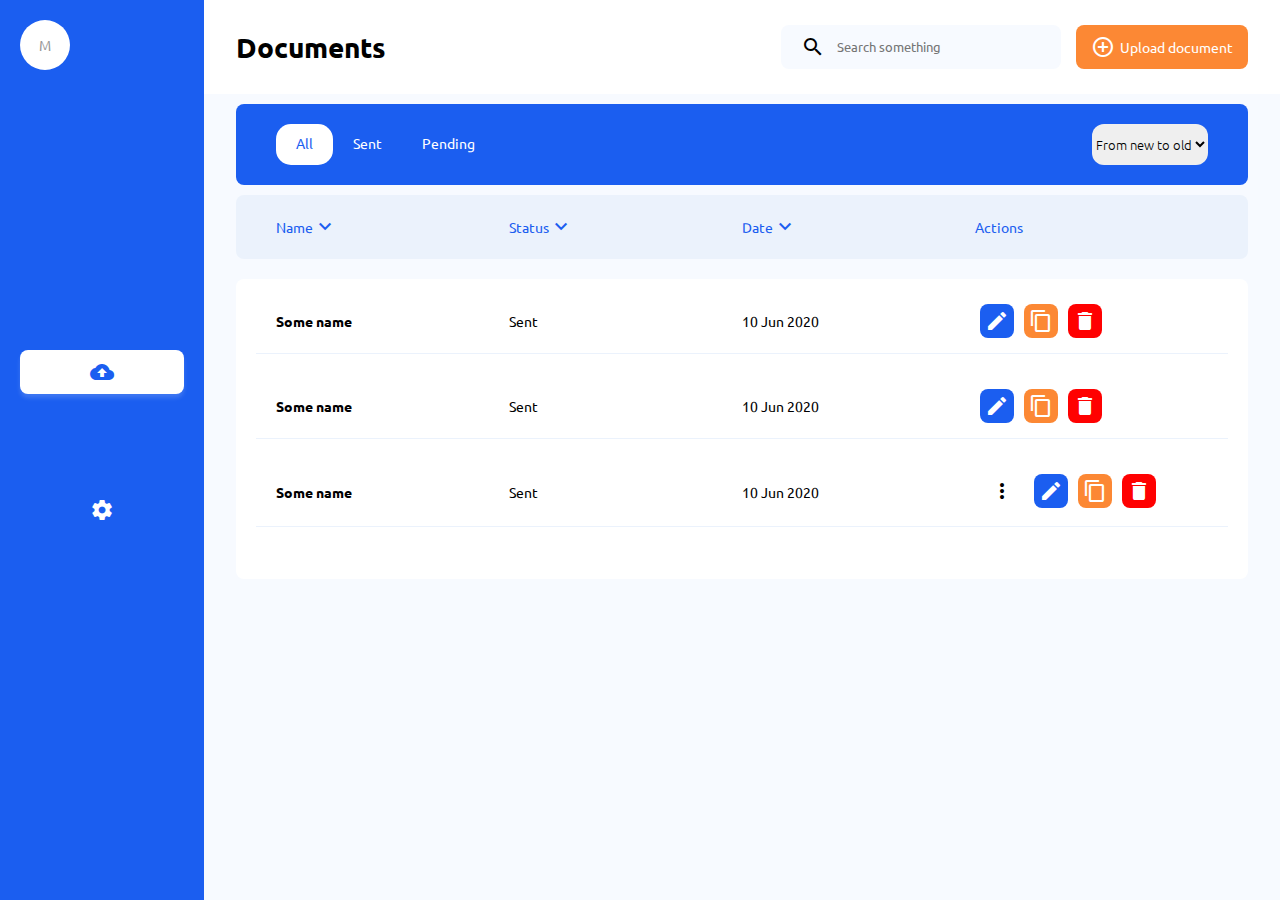
==== documents.html @ 4d46f5e0 "Added index.html" ====
<!DOCTYPE html>
<html lang="en">

<head>
    <meta charset="UTF-8">
    <meta name="viewport" content="width=device-width, initial-scale=1.0">
    <title>Documents - MailSheets</title>
    <link href="https://fonts.googleapis.com/icon?family=Material+Icons" rel="stylesheet">
    <link rel="stylesheet" href="css/main.css">

</head>

<body>
    <main>
        <div class="page-wrapper">
            <div class="main-menu">
                <div class="menu-header">
                    <div class="main-logo">
                        <a href="#" class="logo-link">M</a>
                    </div>
                </div>
                <div class="menu-items">
                    <div class="menu-item active">
                        <a href="#">
                            <span class="material-icons">
                                backup
                            </span>
                        </a>
                    </div>
                    <div class="menu-item">
                        <a href="#">
                            <span class="material-icons">
                                source
                            </span>
                        </a>
                    </div>
                    <div class="menu-item">
                        <a href="#">
                            <span class="material-icons">
                                settings
                            </span>
                        </a>
                    </div>
                </div>
                <div class="menu-footer">
                    <a href="#">
                        <span class="material-icons">
                            login
                        </span>
                    </a>
                </div>
            </div>
            <div class="main-content">
                <div class="content-header">
                    <h1>Documents</h1>
                    <div class="header-items">
                        <div class="search-bar">
                            <span class="material-icons search-button">search</span>
                            <form action="">
                                <input type="text" placeholder="Search something">
                            </form>
                        </div>
                        <div>
                            <a class="button button-action d-flex align-items-center" href="#">
                                <span class="material-icons mr-1">
                                    add_circle_outline
                                </span>
                                Upload document
                            </a>
                        </div>
                    </div>
                </div>
                <section class="filter-section">
                    <div class="filter-items">
                        <div class="filter-item active">
                            All
                        </div>
                        <div class="filter-item">
                            Sent
                        </div>
                        <div class="filter-item">
                            Pending
                        </div>
                    </div>
                    <div class="filter-selects">
                        <select class="form-select">
                            <option value="">From new to old</option>
                            <option value="">From old to new</option>
                        </select>
                    </div>
                </section>
                <section class="content-table">
                    <div class="table-header">
                        <div class="table-header-item">
                            Name
                            <span class="material-icons">
                                keyboard_arrow_down
                            </span>
                        </div>
                        <div class="table-header-item">
                            Status
                            <span class="material-icons">
                                keyboard_arrow_down
                            </span>
                        </div>
                        <div class="table-header-item">
                            Date
                            <span class="material-icons">
                                keyboard_arrow_down
                            </span>
                        </div>
                        <div class="table-header-item">
                            Actions
                        </div>
                    </div>
                    <div class="table-items">
                        <div class="table-item">
                            <div class="table-col col-3 text-bold">Some name</div>
                            <div class="table-col col-3">Sent</div>
                            <div class="table-col col-3">10 Jun 2020</div>
                            <div class="table-col col-3">
                                <div class="table-actions">
                                    <a href="#" class="button button-primary">
                                        <span class="material-icons">
                                            edit
                                        </span>
                                    </a>
                                    <a href="#" class="button button-action">
                                        <span class="material-icons">
                                            content_copy
                                        </span>
                                    </a>
                                    <a href="#" class="button button-danger">
                                        <span class="material-icons">
                                            delete
                                        </span>
                                    </a>
                                </div>
                            </div>
                        </div>
                        <div class="table-item">
                            <div class="table-col col-3 text-bold">Some name</div>
                            <div class="table-col col-3">Sent</div>
                            <div class="table-col col-3">10 Jun 2020</div>
                            <div class="table-col col-3">
                                <div class="table-actions">
                                    <a href="#" class="button button-primary">
                                        <span class="material-icons">
                                            edit
                                        </span>
                                    </a>
                                    <a href="#" class="button button-action">
                                        <span class="material-icons">
                                            content_copy
                                        </span>
                                    </a>
                                    <a href="#" class="button button-danger">
                                        <span class="material-icons">
                                            delete
                                        </span>
                                    </a>
                                </div>
                            </div>
                        </div>
                        <div class="table-item">
                            <div class="table-col col-3 text-bold">Some name</div>
                            <div class="table-col col-3">Sent</div>
                            <div class="table-col col-3">10 Jun 2020</div>
                            <div class="table-col col-3">
                                <div class="dropdown table-action-toggle-button" style="float:left;">
                                    <div class="button"><span class="material-icons">
                                            more_vert
                                        </span></div>
                                    <div class="dropdown-content" style="left:0;">
                                        <a href="#">Edit</a>
                                        <a href="#">Copy</a>
                                        <a href="#">Delete</a>
                                    </div>
                                </div>
                                <div class="table-actions">
                                    <a href="#" class="button button-primary">
                                        <span class="material-icons">
                                            edit
                                        </span>
                                    </a>
                                    <a href="#" class="button button-action">
                                        <span class="material-icons">
                                            content_copy
                                        </span>
                                    </a>
                                    <a href="#" class="button button-danger">
                                        <span class="material-icons">
                                            delete
                                        </span>
                                    </a>
                                </div>
                            </div>
                        </div>
                    </div>
                </section>
            </div>
        </div>
    </main>
</body>

</html>
---- css/main.css ----
@import url("https://fonts.googleapis.com/css2?family=Ubuntu:wght@300;400;500;700&display=swap");
:root {
  --primary-color: #1B5EF0;
  --action-color: #FC8834;
  --danger-color: #FF0101;
  --secondary-color: #EBF2FC;
  --page-background-color: #F7FAFF;
  --box-color: #ffffff;
  --secondary-text-color: #969696;
  --dark-color: #000000;
}

* {
  font-family: 'Ubuntu', sans-serif;
}

body {
  margin: 0;
  background-color: var(--page-background-color) !important;
  font-size: 14px;
}

textarea:hover,
input:hover,
textarea:active,
input:active,
textarea:focus,
input:focus,
button:focus,
button:active,
button:hover,
label:focus,
.btn:active,
.btn.active {
  outline: 0px !important;
  -webkit-appearance: none;
  -webkit-box-shadow: none !important;
          box-shadow: none !important;
}

.page-wrapper {
  display: -webkit-box;
  display: -ms-flexbox;
  display: flex;
}

.main-menu {
  height: 100vh;
  width: -webkit-fit-content;
  width: -moz-fit-content;
  width: fit-content;
  background: var(--primary-color);
  display: -webkit-box;
  display: -ms-flexbox;
  display: flex;
  -webkit-box-orient: vertical;
  -webkit-box-direction: normal;
      -ms-flex-direction: column;
          flex-direction: column;
  -webkit-box-pack: justify;
      -ms-flex-pack: justify;
          justify-content: space-between;
  padding: 0 20px;
  text-align: center;
}

.main-menu .main-logo {
  background-color: var(--box-color);
  border-radius: 50%;
  display: -webkit-box;
  display: -ms-flexbox;
  display: flex;
  -webkit-box-pack: center;
      -ms-flex-pack: center;
          justify-content: center;
  -webkit-box-align: center;
      -ms-flex-align: center;
          align-items: center;
  width: 50px;
  height: 50px;
  margin-top: 20px;
}

.main-menu .main-logo a {
  color: var(--secondary-text-color);
  text-decoration: none;
}

.main-menu .menu-items .menu-item {
  margin-bottom: 25px;
}

.main-menu .menu-item a {
  width: 100%;
  height: 100%;
}

.main-menu .menu-item span {
  color: var(--box-color);
  padding: 10px;
}

.main-menu .menu-item.active {
  background: var(--box-color);
  -webkit-box-shadow: 0px 4px 4px rgba(251, 251, 251, 0.16);
          box-shadow: 0px 4px 4px rgba(251, 251, 251, 0.16);
  border-radius: 8px;
}

.main-menu .menu-item.active span {
  padding: 10px;
  color: var(--primary-color);
}

.main-menu .menu-footer {
  margin-bottom: 20px;
}

.main-menu .menu-footer a {
  width: 100%;
  height: 100%;
}

.main-menu .menu-footer span {
  color: var(--box-color);
  padding: 10px;
}

.main-menu .menu-footer a {
  color: var(--box-color) !important;
}

.main-content {
  width: 100%;
  display: block;
}

.main-content section {
  margin: 10px 3%;
}

.content-header {
  padding: 10px 3%;
  display: -webkit-box;
  display: -ms-flexbox;
  display: flex;
  -webkit-box-align: center;
      -ms-flex-align: center;
          align-items: center;
  -webkit-box-pack: justify;
      -ms-flex-pack: justify;
          justify-content: space-between;
  -ms-flex-wrap: wrap;
      flex-wrap: wrap;
  background-color: var(--box-color);
}

.content-header .header-items {
  display: -webkit-box;
  display: -ms-flexbox;
  display: flex;
  -webkit-box-align: center;
      -ms-flex-align: center;
          align-items: center;
  -webkit-box-pack: justify;
      -ms-flex-pack: justify;
          justify-content: space-between;
  -ms-flex-wrap: wrap;
      flex-wrap: wrap;
}

.content-header .header-items .button-action {
  margin-left: 15px;
}

.search-bar {
  display: -webkit-box;
  display: -ms-flexbox;
  display: flex;
  -webkit-box-align: center;
      -ms-flex-align: center;
          align-items: center;
  background: var(--page-background-color);
  padding: 10px 20px;
  border-radius: 8px;
}

.search-bar span {
  margin-right: 10px;
}

.search-bar input {
  border: none;
  background: transparent;
  color: var(--secondary-text-color) !important;
}

.search-bar .search-button {
  cursor: pointer;
}

.button {
  padding: 10px 15px;
  color: black;
  text-decoration: none;
  border-radius: 8px;
  display: block;
  width: -webkit-fit-content;
  width: -moz-fit-content;
  width: fit-content;
  background: none;
  border: none;
  cursor: pointer;
}

.button-primary {
  background-color: var(--primary-color);
  color: var(--box-color);
}

.button-action {
  background-color: var(--action-color);
  color: var(--box-color);
}

.button-danger {
  background-color: var(--danger-color);
  color: var(--box-color);
}

@media (max-width: 500px) {
  .main-menu {
    display: none;
  }
  .filter-items {
    margin: 5px 0;
  }
}

.filter-section {
  display: -webkit-box;
  display: -ms-flexbox;
  display: flex;
  -ms-flex-wrap: wrap;
      flex-wrap: wrap;
  border-radius: 8px;
  padding: 20px 40px;
  background: var(--primary-color);
  -webkit-box-pack: justify;
      -ms-flex-pack: justify;
          justify-content: space-between;
  margin-bottom: 20px;
}

.filter-section .filter-items {
  display: -webkit-box;
  display: -ms-flexbox;
  display: flex;
}

.filter-section .filter-items .filter-item {
  border-radius: 15px;
  color: #ffffff;
  padding: 10px 20px;
  cursor: pointer;
}

.filter-section .filter-items .filter-item.active {
  color: var(--primary-color);
  background-color: var(--box-color);
}

.form-select {
  font-weight: lighter;
  padding-top: 10px;
  padding-bottom: 10px;
  border-radius: 12px;
  border: none;
}

.d-flex {
  display: -webkit-box;
  display: -ms-flexbox;
  display: flex;
}

.align-items-center {
  -webkit-box-align: center;
      -ms-flex-align: center;
          align-items: center;
}

.mr-1 {
  margin-right: 5px;
}

.table-header {
  display: -webkit-box;
  display: -ms-flexbox;
  display: flex;
  background-color: var(--secondary-color);
  padding: 20px 40px;
  border-radius: 8px;
}

.table-header .table-header-item {
  display: -webkit-box;
  display: -ms-flexbox;
  display: flex;
  -webkit-box-align: center;
      -ms-flex-align: center;
          align-items: center;
  color: var(--primary-color);
  cursor: pointer;
  width: 33%;
}

.table-items {
  display: -webkit-box;
  display: -ms-flexbox;
  display: flex;
  -webkit-box-orient: vertical;
  -webkit-box-direction: normal;
      -ms-flex-direction: column;
          flex-direction: column;
  margin: 20px 0;
  background: var(--box-color);
  border-radius: 8px;
  min-height: 300px;
}

.table-items .table-item {
  margin: 10px 20px;
  padding: 10px 20px;
  display: -webkit-box;
  display: -ms-flexbox;
  display: flex;
  -webkit-box-align: center;
      -ms-flex-align: center;
          align-items: center;
  border-bottom: 1px solid var(--secondary-color);
}

.table-items .table-item:hover {
  border-radius: 8px;
  background: var(--secondary-color);
  -webkit-box-shadow: 0px 4px 4px rgba(27, 94, 240, 0.06);
          box-shadow: 0px 4px 4px rgba(27, 94, 240, 0.06);
}

.col-3 {
  width: 25%;
}

.text-bold {
  font-weight: bold;
}

.table-action-toggle-button {
  display: none;
}

.table-actions {
  display: -webkit-box;
  display: -ms-flexbox;
  display: flex;
  -ms-flex-wrap: wrap;
      flex-wrap: wrap;
}

.table-actions a {
  display: -webkit-box;
  display: -ms-flexbox;
  display: flex;
  -webkit-box-pack: center;
      -ms-flex-pack: center;
          justify-content: center;
  -webkit-box-align: center;
      -ms-flex-align: center;
          align-items: center;
  margin: 0 5px !important;
  padding: 5px;
  margin: 5px !important;
}

@media (max-width: 1000px) {
  .table-actions {
    display: none;
  }
  .table-action-toggle-button {
    display: block !important;
  }
}

.dropdown {
  position: relative;
  display: inline-block;
}

.dropdown-content {
  display: none;
  position: absolute;
  right: 0;
  background-color: #f9f9f9;
  min-width: 160px;
  -webkit-box-shadow: 0px 8px 16px 0px rgba(0, 0, 0, 0.2);
          box-shadow: 0px 8px 16px 0px rgba(0, 0, 0, 0.2);
  z-index: 1;
}

.dropdown-content a {
  color: black;
  padding: 12px 16px;
  text-decoration: none;
  display: block;
}

.dropdown-content a:hover {
  background-color: #f1f1f1;
}

.dropdown:hover .dropdown-content {
  display: block;
}

.dropdown:hover .dropbtn {
  background-color: #3e8e41;
}
/*# sourceMappingURL=main.css.map */
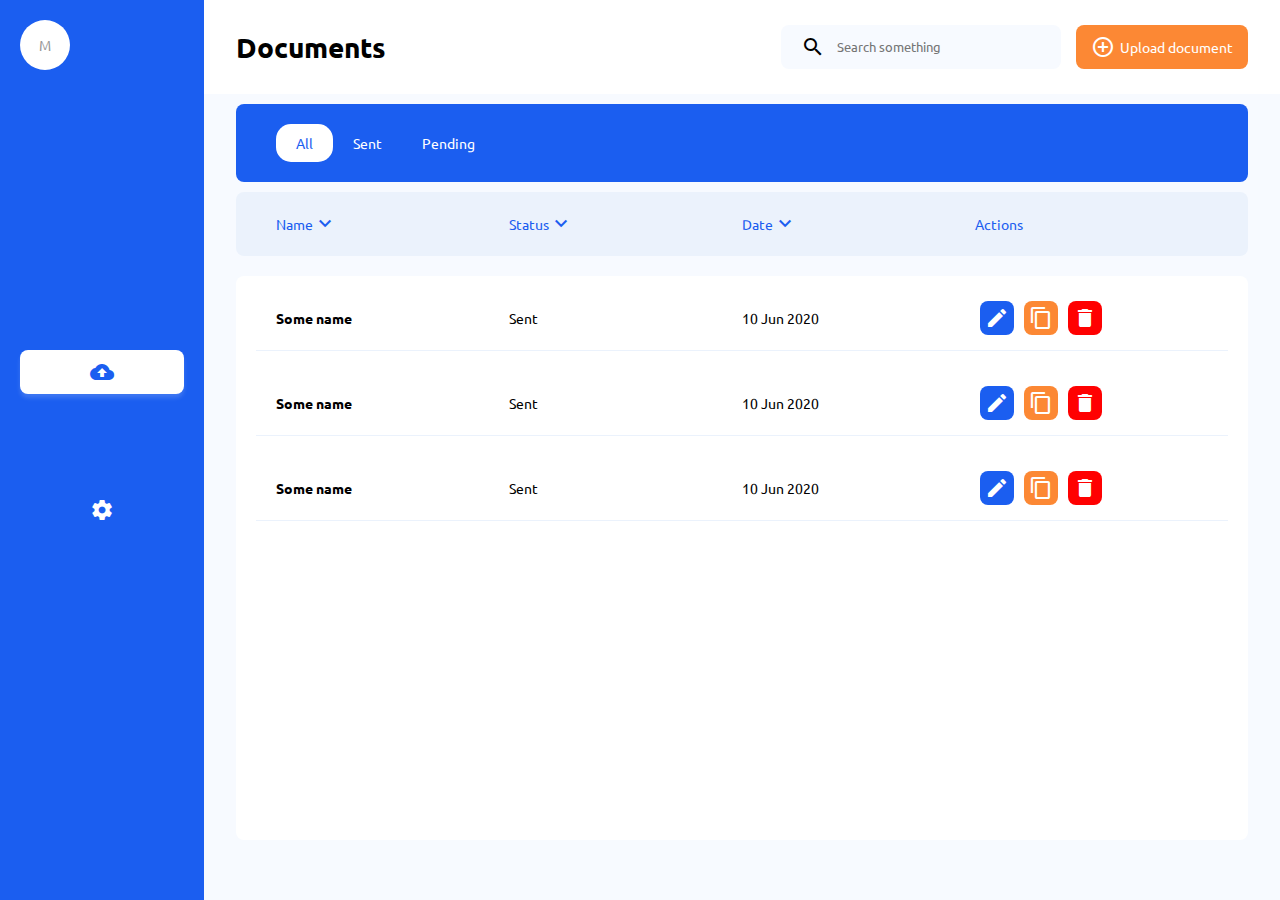
==== commit cfc39ef8: "Updated styles" ====
--- a/documents.html
+++ b/documents.html
@@ -82,12 +82,7 @@
                             Pending
                         </div>
                     </div>
-                    <div class="filter-selects">
-                        <select class="form-select">
-                            <option value="">From new to old</option>
-                            <option value="">From old to new</option>
-                        </select>
-                    </div>
+
                 </section>
                 <section class="content-table">
                     <div class="table-header">
@@ -114,54 +109,6 @@
                         </div>
                     </div>
                     <div class="table-items">
-                        <div class="table-item">
-                            <div class="table-col col-3 text-bold">Some name</div>
-                            <div class="table-col col-3">Sent</div>
-                            <div class="table-col col-3">10 Jun 2020</div>
-                            <div class="table-col col-3">
-                                <div class="table-actions">
-                                    <a href="#" class="button button-primary">
-                                        <span class="material-icons">
-                                            edit
-                                        </span>
-                                    </a>
-                                    <a href="#" class="button button-action">
-                                        <span class="material-icons">
-                                            content_copy
-                                        </span>
-                                    </a>
-                                    <a href="#" class="button button-danger">
-                                        <span class="material-icons">
-                                            delete
-                                        </span>
-                                    </a>
-                                </div>
-                            </div>
-                        </div>
-                        <div class="table-item">
-                            <div class="table-col col-3 text-bold">Some name</div>
-                            <div class="table-col col-3">Sent</div>
-                            <div class="table-col col-3">10 Jun 2020</div>
-                            <div class="table-col col-3">
-                                <div class="table-actions">
-                                    <a href="#" class="button button-primary">
-                                        <span class="material-icons">
-                                            edit
-                                        </span>
-                                    </a>
-                                    <a href="#" class="button button-action">
-                                        <span class="material-icons">
-                                            content_copy
-                                        </span>
-                                    </a>
-                                    <a href="#" class="button button-danger">
-                                        <span class="material-icons">
-                                            delete
-                                        </span>
-                                    </a>
-                                </div>
-                            </div>
-                        </div>
                         <div class="table-item">
                             <div class="table-col col-3 text-bold">Some name</div>
                             <div class="table-col col-3">Sent</div>
@@ -171,7 +118,7 @@
                                     <div class="button"><span class="material-icons">
                                             more_vert
                                         </span></div>
-                                    <div class="dropdown-content" style="left:0;">
+                                    <div class="dropdown-content">
                                         <a href="#">Edit</a>
                                         <a href="#">Copy</a>
                                         <a href="#">Delete</a>
@@ -196,11 +143,84 @@
                                 </div>
                             </div>
                         </div>
+                        <div class="table-item">
+                            <div class="table-col col-3 text-bold">Some name</div>
+                            <div class="table-col col-3">Sent</div>
+                            <div class="table-col col-3">10 Jun 2020</div>
+                            <div class="table-col col-3">
+                                <div class="dropdown table-action-toggle-button" style="float:left;">
+                                    <div class="button"><span class="material-icons">
+                                            more_vert
+                                        </span></div>
+                                    <div class="dropdown-content">
+                                        <a href="#">Edit</a>
+                                        <a href="#">Copy</a>
+                                        <a href="#">Delete</a>
+                                    </div>
+                                </div>
+                                <div class="table-actions">
+                                    <a href="#" class="button button-primary">
+                                        <span class="material-icons">
+                                            edit
+                                        </span>
+                                    </a>
+                                    <a href="#" class="button button-action">
+                                        <span class="material-icons">
+                                            content_copy
+                                        </span>
+                                    </a>
+                                    <a href="#" class="button button-danger">
+                                        <span class="material-icons">
+                                            delete
+                                        </span>
+                                    </a>
+                                </div>
+                            </div>
+                        </div>
+                        <div class="table-item">
+                            <div class="table-col col-3 text-bold">Some name</div>
+                            <div class="table-col col-3">Sent</div>
+                            <div class="table-col col-3">10 Jun 2020</div>
+                            <div class="table-col col-3">
+                                <div class="dropdown table-action-toggle-button" style="float:left;">
+                                    <div class="button"><span class="material-icons">
+                                            more_vert
+                                        </span></div>
+                                    <div class="dropdown-content">
+                                        <a href="#">Edit</a>
+                                        <a href="#">Copy</a>
+                                        <a href="#">Delete</a>
+                                    </div>
+                                </div>
+                                <div class="table-actions">
+                                    <a href="#" class="button button-primary">
+                                        <span class="material-icons">
+                                            edit
+                                        </span>
+                                    </a>
+                                    <a href="#" class="button button-action">
+                                        <span class="material-icons">
+                                            content_copy
+                                        </span>
+                                    </a>
+                                    <a href="#" class="button button-danger">
+                                        <span class="material-icons">
+                                            delete
+                                        </span>
+                                    </a>
+                                </div>
+                            </div>
+                        </div>
                     </div>
                 </section>
             </div>
         </div>
     </main>
+    <script>
+        var table = document.getElementsByClassName('content-table')[0];
+        var table_top = table.getBoundingClientRect().top;
+        document.getElementsByClassName('table-items')[0].style.height = (window.innerHeight - table_top - 150) + "px";
+    </script>
 </body>
 
 </html>--- a/css/main.css
+++ b/css/main.css
@@ -1,4 +1,5 @@
 @import url("https://fonts.googleapis.com/css2?family=Ubuntu:wght@300;400;500;700&display=swap");
+
 :root {
   --primary-color: #1B5EF0;
   --action-color: #FC8834;
@@ -14,10 +15,16 @@
   font-family: 'Ubuntu', sans-serif;
 }
 
+main,
+.main-content {
+  width: 100% !important;
+}
+
 body {
   margin: 0;
   background-color: var(--page-background-color) !important;
   font-size: 14px;
+  overflow-x: hidden;
 }
 
 textarea:hover,
@@ -35,7 +42,7 @@
   outline: 0px !important;
   -webkit-appearance: none;
   -webkit-box-shadow: none !important;
-          box-shadow: none !important;
+  box-shadow: none !important;
 }
 
 .page-wrapper {
@@ -55,11 +62,11 @@
   display: flex;
   -webkit-box-orient: vertical;
   -webkit-box-direction: normal;
-      -ms-flex-direction: column;
-          flex-direction: column;
+  -ms-flex-direction: column;
+  flex-direction: column;
   -webkit-box-pack: justify;
-      -ms-flex-pack: justify;
-          justify-content: space-between;
+  -ms-flex-pack: justify;
+  justify-content: space-between;
   padding: 0 20px;
   text-align: center;
 }
@@ -71,11 +78,11 @@
   display: -ms-flexbox;
   display: flex;
   -webkit-box-pack: center;
-      -ms-flex-pack: center;
-          justify-content: center;
-  -webkit-box-align: center;
-      -ms-flex-align: center;
-          align-items: center;
+  -ms-flex-pack: center;
+  justify-content: center;
+  -webkit-box-align: center;
+  -ms-flex-align: center;
+  align-items: center;
   width: 50px;
   height: 50px;
   margin-top: 20px;
@@ -103,7 +110,7 @@
 .main-menu .menu-item.active {
   background: var(--box-color);
   -webkit-box-shadow: 0px 4px 4px rgba(251, 251, 251, 0.16);
-          box-shadow: 0px 4px 4px rgba(251, 251, 251, 0.16);
+  box-shadow: 0px 4px 4px rgba(251, 251, 251, 0.16);
   border-radius: 8px;
 }
 
@@ -145,13 +152,13 @@
   display: -ms-flexbox;
   display: flex;
   -webkit-box-align: center;
-      -ms-flex-align: center;
-          align-items: center;
+  -ms-flex-align: center;
+  align-items: center;
   -webkit-box-pack: justify;
-      -ms-flex-pack: justify;
-          justify-content: space-between;
+  -ms-flex-pack: justify;
+  justify-content: space-between;
   -ms-flex-wrap: wrap;
-      flex-wrap: wrap;
+  flex-wrap: wrap;
   background-color: var(--box-color);
 }
 
@@ -160,13 +167,13 @@
   display: -ms-flexbox;
   display: flex;
   -webkit-box-align: center;
-      -ms-flex-align: center;
-          align-items: center;
+  -ms-flex-align: center;
+  align-items: center;
   -webkit-box-pack: justify;
-      -ms-flex-pack: justify;
-          justify-content: space-between;
+  -ms-flex-pack: justify;
+  justify-content: space-between;
   -ms-flex-wrap: wrap;
-      flex-wrap: wrap;
+  flex-wrap: wrap;
 }
 
 .content-header .header-items .button-action {
@@ -178,8 +185,8 @@
   display: -ms-flexbox;
   display: flex;
   -webkit-box-align: center;
-      -ms-flex-align: center;
-          align-items: center;
+  -ms-flex-align: center;
+  align-items: center;
   background: var(--page-background-color);
   padding: 10px 20px;
   border-radius: 8px;
@@ -232,6 +239,7 @@
   .main-menu {
     display: none;
   }
+
   .filter-items {
     margin: 5px 0;
   }
@@ -242,13 +250,13 @@
   display: -ms-flexbox;
   display: flex;
   -ms-flex-wrap: wrap;
-      flex-wrap: wrap;
+  flex-wrap: wrap;
   border-radius: 8px;
   padding: 20px 40px;
   background: var(--primary-color);
   -webkit-box-pack: justify;
-      -ms-flex-pack: justify;
-          justify-content: space-between;
+  -ms-flex-pack: justify;
+  justify-content: space-between;
   margin-bottom: 20px;
 }
 
@@ -286,8 +294,8 @@
 
 .align-items-center {
   -webkit-box-align: center;
-      -ms-flex-align: center;
-          align-items: center;
+  -ms-flex-align: center;
+  align-items: center;
 }
 
 .mr-1 {
@@ -308,8 +316,8 @@
   display: -ms-flexbox;
   display: flex;
   -webkit-box-align: center;
-      -ms-flex-align: center;
-          align-items: center;
+  -ms-flex-align: center;
+  align-items: center;
   color: var(--primary-color);
   cursor: pointer;
   width: 33%;
@@ -321,12 +329,12 @@
   display: flex;
   -webkit-box-orient: vertical;
   -webkit-box-direction: normal;
-      -ms-flex-direction: column;
-          flex-direction: column;
+  -ms-flex-direction: column;
+  flex-direction: column;
   margin: 20px 0;
   background: var(--box-color);
   border-radius: 8px;
-  min-height: 300px;
+  min-height: 30vh;
 }
 
 .table-items .table-item {
@@ -336,8 +344,8 @@
   display: -ms-flexbox;
   display: flex;
   -webkit-box-align: center;
-      -ms-flex-align: center;
-          align-items: center;
+  -ms-flex-align: center;
+  align-items: center;
   border-bottom: 1px solid var(--secondary-color);
 }
 
@@ -345,7 +353,7 @@
   border-radius: 8px;
   background: var(--secondary-color);
   -webkit-box-shadow: 0px 4px 4px rgba(27, 94, 240, 0.06);
-          box-shadow: 0px 4px 4px rgba(27, 94, 240, 0.06);
+  box-shadow: 0px 4px 4px rgba(27, 94, 240, 0.06);
 }
 
 .col-3 {
@@ -357,7 +365,8 @@
 }
 
 .table-action-toggle-button {
-  display: none;
+  display: none !important;
+  padding: 0 !important;
 }
 
 .table-actions {
@@ -365,7 +374,7 @@
   display: -ms-flexbox;
   display: flex;
   -ms-flex-wrap: wrap;
-      flex-wrap: wrap;
+  flex-wrap: wrap;
 }
 
 .table-actions a {
@@ -373,11 +382,11 @@
   display: -ms-flexbox;
   display: flex;
   -webkit-box-pack: center;
-      -ms-flex-pack: center;
-          justify-content: center;
-  -webkit-box-align: center;
-      -ms-flex-align: center;
-          align-items: center;
+  -ms-flex-pack: center;
+  justify-content: center;
+  -webkit-box-align: center;
+  -ms-flex-align: center;
+  align-items: center;
   margin: 0 5px !important;
   padding: 5px;
   margin: 5px !important;
@@ -387,6 +396,7 @@
   .table-actions {
     display: none;
   }
+
   .table-action-toggle-button {
     display: block !important;
   }
@@ -404,7 +414,7 @@
   background-color: #f9f9f9;
   min-width: 160px;
   -webkit-box-shadow: 0px 8px 16px 0px rgba(0, 0, 0, 0.2);
-          box-shadow: 0px 8px 16px 0px rgba(0, 0, 0, 0.2);
+  box-shadow: 0px 8px 16px 0px rgba(0, 0, 0, 0.2);
   z-index: 1;
 }
 
@@ -426,4 +436,33 @@
 .dropdown:hover .dropbtn {
   background-color: #3e8e41;
 }
+
+@media (max-width: 596px) {
+  .filter-selects {
+    display: none;
+  }
+
+  .header-items {
+    display: -webkit-box;
+    display: -ms-flexbox;
+    display: flex;
+    -ms-flex-wrap: nowrap !important;
+    flex-wrap: nowrap !important;
+  }
+
+  .header-items .search-bar {
+    width: calc(100% - 25px);
+  }
+
+  .header-items .button-action {
+    width: 25px;
+    color: transparent;
+    padding: 5px 10px;
+  }
+
+  .header-items .button-action span {
+    color: white;
+  }
+}
+
 /*# sourceMappingURL=main.css.map */